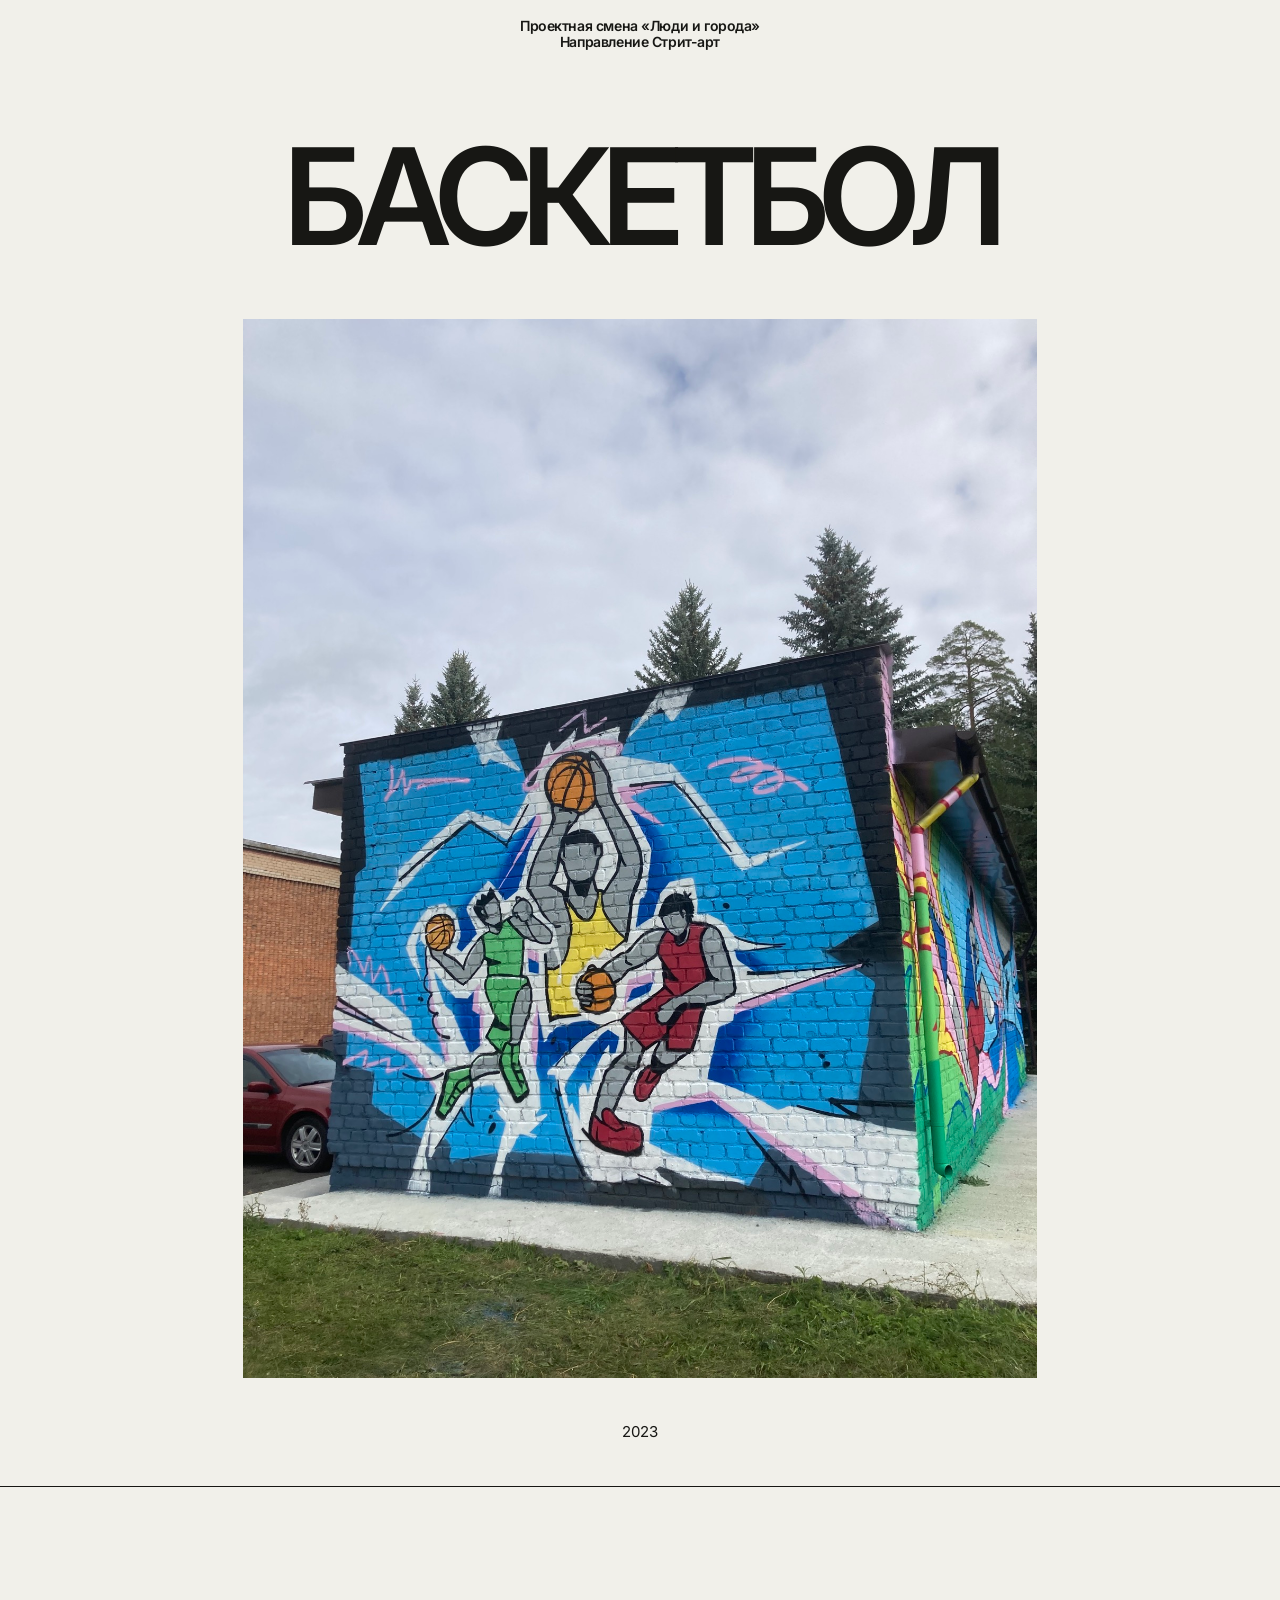
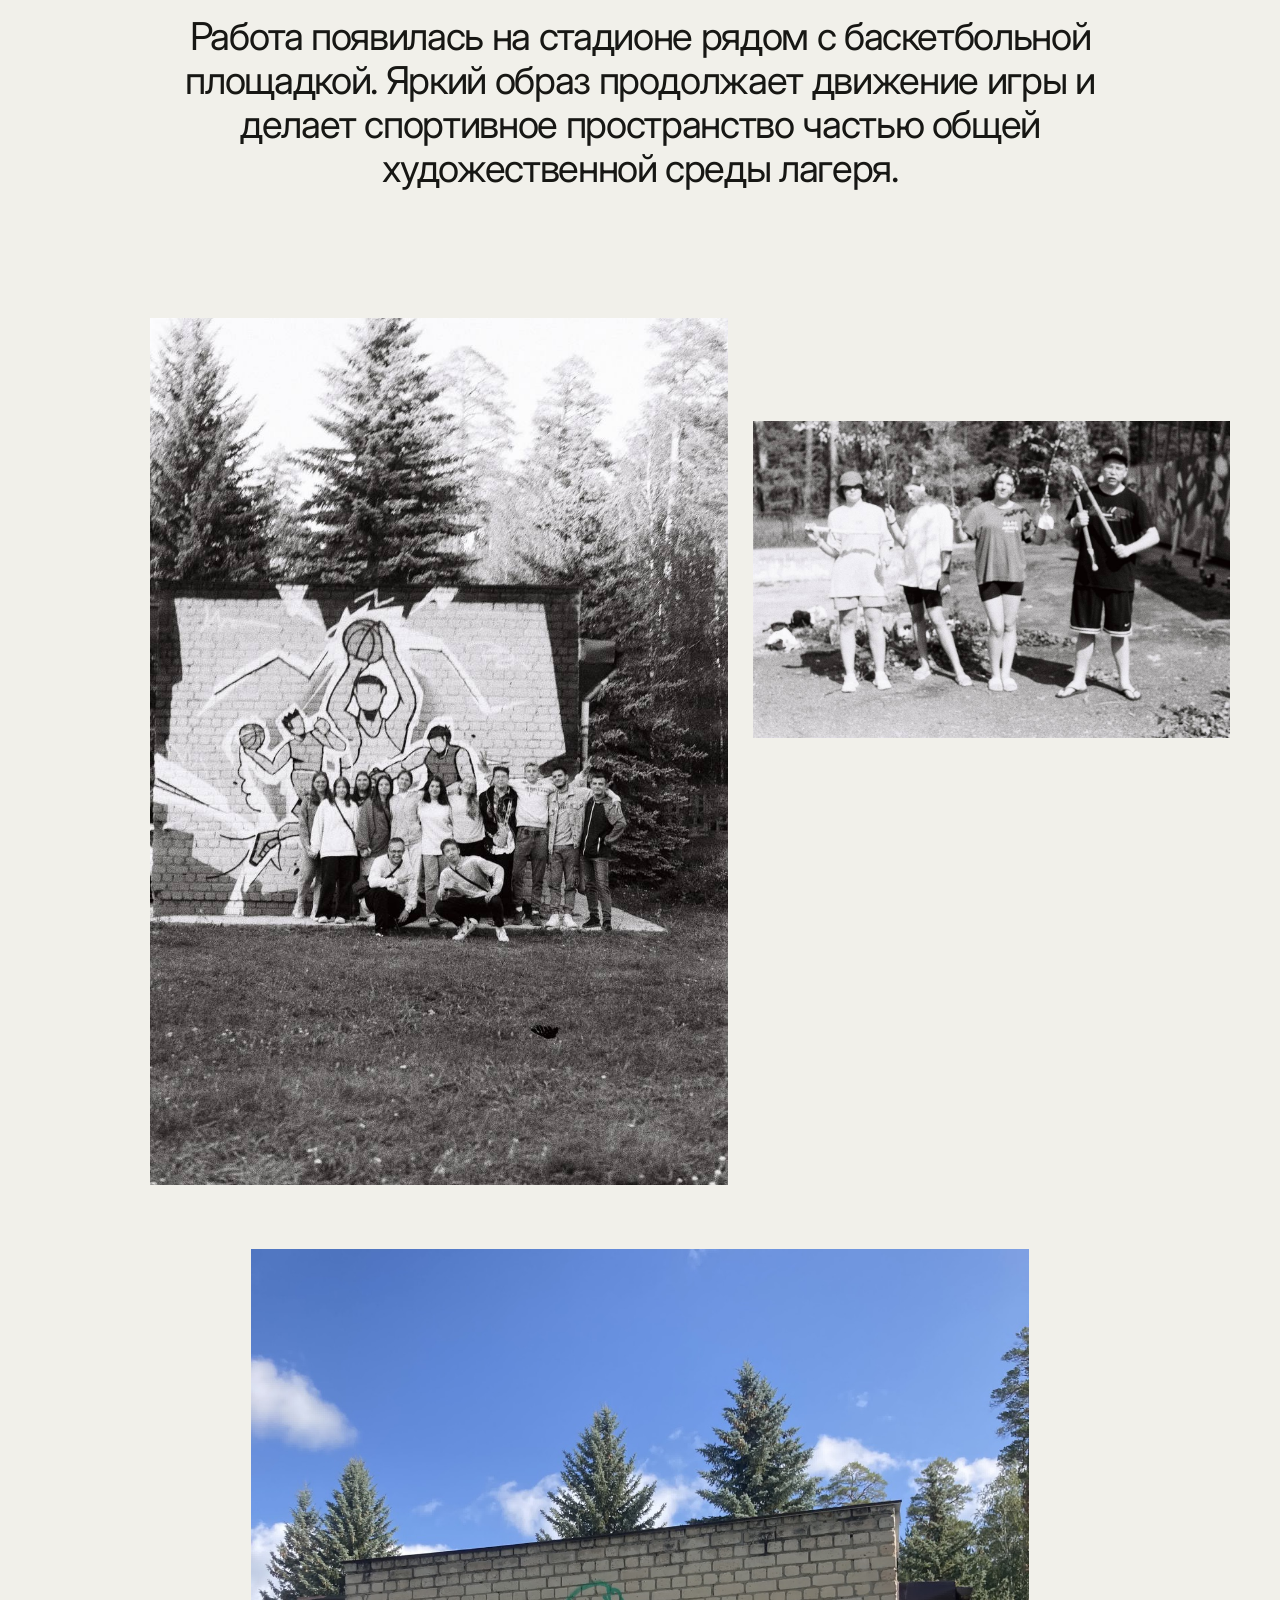
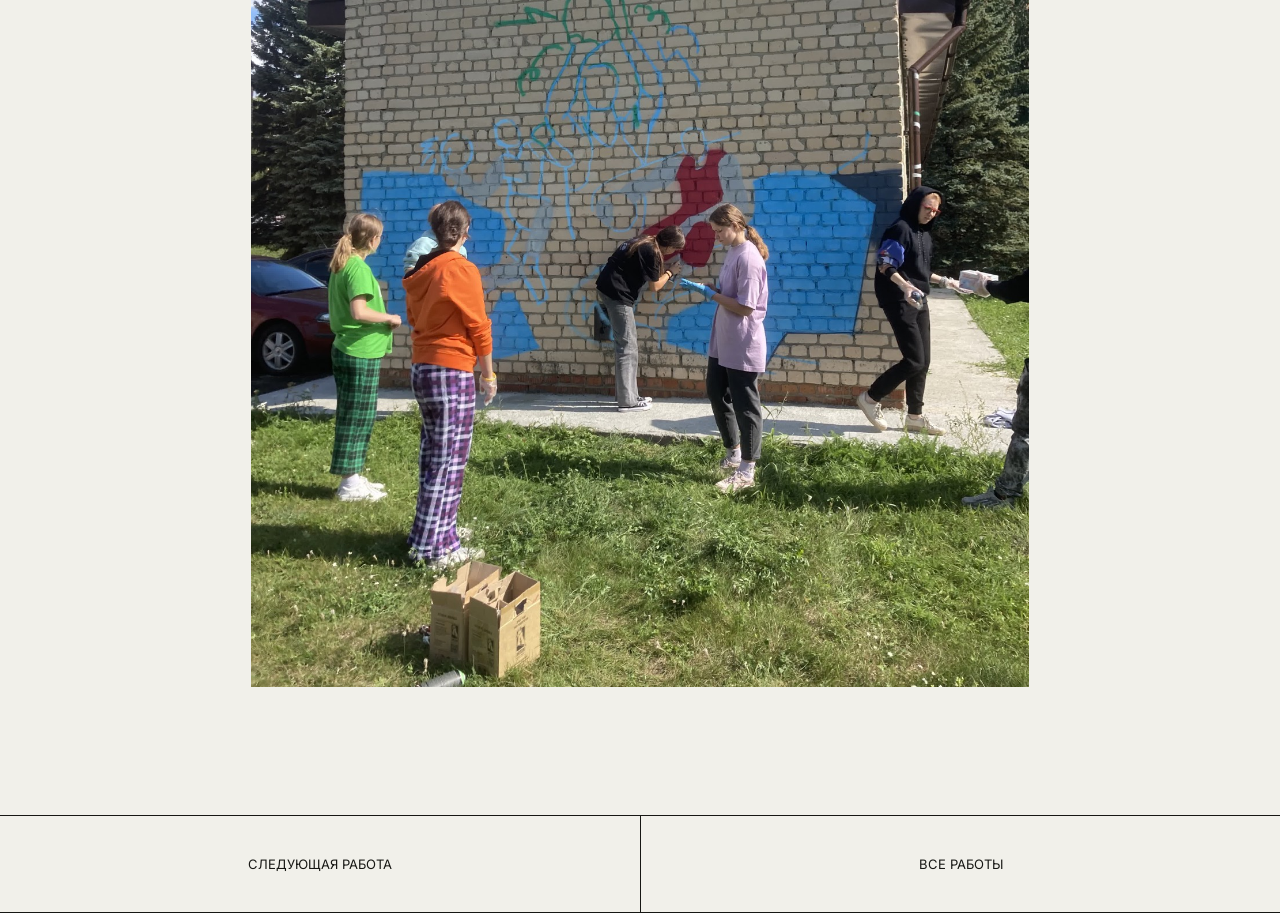
==== works/basketbol/index.html @ 44264568 "Add files via upload" ====
<!doctype html><html lang="ru"><head><meta charset="utf-8"><meta name="viewport" content="width=device-width,initial-scale=1"><meta name="description" content="Баскетбол — проектная смена Люди и города"><title>Баскетбол — Люди и города</title><link rel="preconnect" href="https://fonts.googleapis.com"><link rel="preconnect" href="https://fonts.gstatic.com" crossorigin><link href="https://fonts.googleapis.com/css2?family=Inter:wght@400;500;600;700&display=swap" rel="stylesheet"><link rel="stylesheet" href="../../styles.css"></head><body><header class="site-header"><a class="brand" href="../../index.html">Проектная смена «Люди и города»<br>Направление Стрит-арт</a></header><main><section class="hero"><h1>Баскетбол</h1></section><figure class="main-image"><img src="../../images/2023-01/main.jpg" alt="Баскетбол"></figure><section class="credits"><time>2023</time></section><section class="description"><p>Работа появилась на стадионе рядом с баскетбольной площадкой. Яркий образ продолжает движение игры и делает спортивное пространство частью общей художественной среды лагеря.</p></section><section class="process-gallery"><figure><img src="../../images/2023-01/process-1.jpg" alt="Процесс создания работы Баскетбол, фото 1" loading="lazy"></figure><figure><img src="../../images/2023-01/process-2.jpg" alt="Процесс создания работы Баскетбол, фото 2" loading="lazy"></figure><figure><img src="../../images/2023-01/process-3.jpg" alt="Процесс создания работы Баскетбол, фото 3" loading="lazy"></figure></section><nav class="next"><a href="../futbol/">Следующая работа</a><a href="../../index.html">Все работы</a></nav></main></body></html>
---- styles.css ----
:root{--bg:#f1f0ea;--ink:#171714;--line:#171714;--pad:clamp(18px,3vw,46px)}
*{box-sizing:border-box}
html{scroll-behavior:smooth}
body{margin:0;background:var(--bg);color:var(--ink);font-family:Inter,Arial,sans-serif}
a{color:inherit;text-decoration:none}
figure,p{margin:0}
.site-header{min-height:86px;padding:18px var(--pad);display:flex;justify-content:center;text-align:center}
.brand{font-weight:600;font-size:14px;line-height:1.12;letter-spacing:-.03em}
.hero{padding:clamp(22px,4vw,58px) var(--pad) clamp(30px,5vw,72px);display:flex;justify-content:center;text-align:center}
.hero h1,.catalog-hero h1{max-width:13ch;margin:0 auto;font-size:clamp(54px,10.5vw,158px);line-height:.88;letter-spacing:-.075em;font-weight:600;text-transform:uppercase;overflow-wrap:anywhere}
.main-image{width:min(62vw,980px);margin:0 auto}
.main-image img,.process-gallery img{display:block;width:100%;height:auto}
.credits{padding:clamp(22px,3.5vw,54px) var(--pad);display:flex;justify-content:center;border-bottom:1px solid var(--line);font-size:15px;text-align:center}
.description{padding:clamp(70px,10vw,150px) var(--pad);text-align:center}
.description p{font-size:clamp(22px,3vw,46px);line-height:1.14;letter-spacing:-.035em;max-width:1000px;margin:auto}
.description p+p{margin-top:1.2em}
.process-gallery{width:min(1180px,calc(100% - 2*var(--pad)));margin:0 auto;padding:0 0 clamp(80px,10vw,150px);display:grid;grid-template-columns:repeat(12,1fr);gap:clamp(28px,5vw,76px) clamp(16px,2vw,30px)}
.process-gallery figure:nth-child(1){grid-column:2/8}
.process-gallery figure:nth-child(2){grid-column:8/13;margin-top:clamp(40px,8vw,120px)}
.process-gallery figure:nth-child(3){grid-column:3/11}
.next{display:flex;border-top:1px solid var(--ink);border-bottom:1px solid var(--ink)}
.next a{width:50%;padding:40px var(--pad);display:flex;align-items:center;justify-content:center;text-align:center;text-transform:uppercase;font-size:13px}
.next a+a{border-left:1px solid var(--ink)}
.text-works{width:100%;margin:auto;padding:clamp(50px,8vw,120px) 0}
.text-work{padding:clamp(60px,9vw,135px) var(--pad);text-align:center}
.text-work:first-child{padding-top:0}
.text-work+.text-work{border-top:1px solid var(--line)}
.text-work h2{max-width:13ch;margin:0 auto;font-size:clamp(48px,8vw,118px);line-height:.9;letter-spacing:-.07em;font-weight:600;text-transform:uppercase;overflow-wrap:anywhere}
.work-byline{margin-top:clamp(24px,3vw,44px);font-size:15px;font-weight:500}
.work-copy{margin:clamp(52px,7vw,100px) auto 0;max-width:900px}
.work-copy p{font-size:clamp(21px,2.7vw,40px);line-height:1.16;letter-spacing:-.03em}
.work-copy p+p{margin-top:1.2em}
.catalog-hero{padding:clamp(50px,8vw,120px) var(--pad);text-align:center}
.catalog-hero p{margin-top:28px;font-size:15px}
.catalog-grid{padding:0 0 clamp(80px,10vw,150px);display:grid;grid-template-columns:repeat(2,minmax(0,1fr));border-top:1px solid var(--ink)}
.catalog-card{padding:var(--pad);min-height:360px;border-bottom:1px solid var(--ink);display:flex;flex-direction:column;justify-content:space-between;gap:36px}
.catalog-card:nth-child(odd){border-right:1px solid var(--ink)}
.catalog-card img{width:100%;height:320px;object-fit:cover}
.catalog-card h2{margin:0;font-size:clamp(28px,4vw,58px);line-height:.95;letter-spacing:-.05em;text-transform:uppercase}
.catalog-card p{margin-top:18px;font-size:13px}
@media(max-width:700px){.site-header{min-height:72px}
.hero{padding-top:26px;padding-bottom:32px}
.hero h1,.catalog-hero h1{font-size:clamp(48px,16vw,78px);line-height:.9}
.main-image{width:calc(100% - 2*var(--pad))}
.credits{padding:28px var(--pad)}
.description{padding:75px var(--pad)}
.description p{font-size:23px;line-height:1.18}
.process-gallery{grid-template-columns:1fr;width:calc(100% - 2*var(--pad));gap:28px;padding-bottom:75px}
.process-gallery figure:nth-child(n){grid-column:1;margin-top:0}
.next a{padding:25px 18px;font-size:10px}
.text-works{padding-top:50px;padding-bottom:70px}
.text-work{padding:72px var(--pad)}
.text-work h2{font-size:clamp(44px,14vw,68px)}
.work-copy{margin-top:48px}
.work-copy p{font-size:22px;line-height:1.2}
.catalog-grid{grid-template-columns:1fr;padding-left:0;padding-right:0}
.catalog-card{min-height:260px}
.catalog-card:nth-child(odd){border-right:0}
.catalog-card img{height:auto;max-height:520px;object-fit:cover}
}
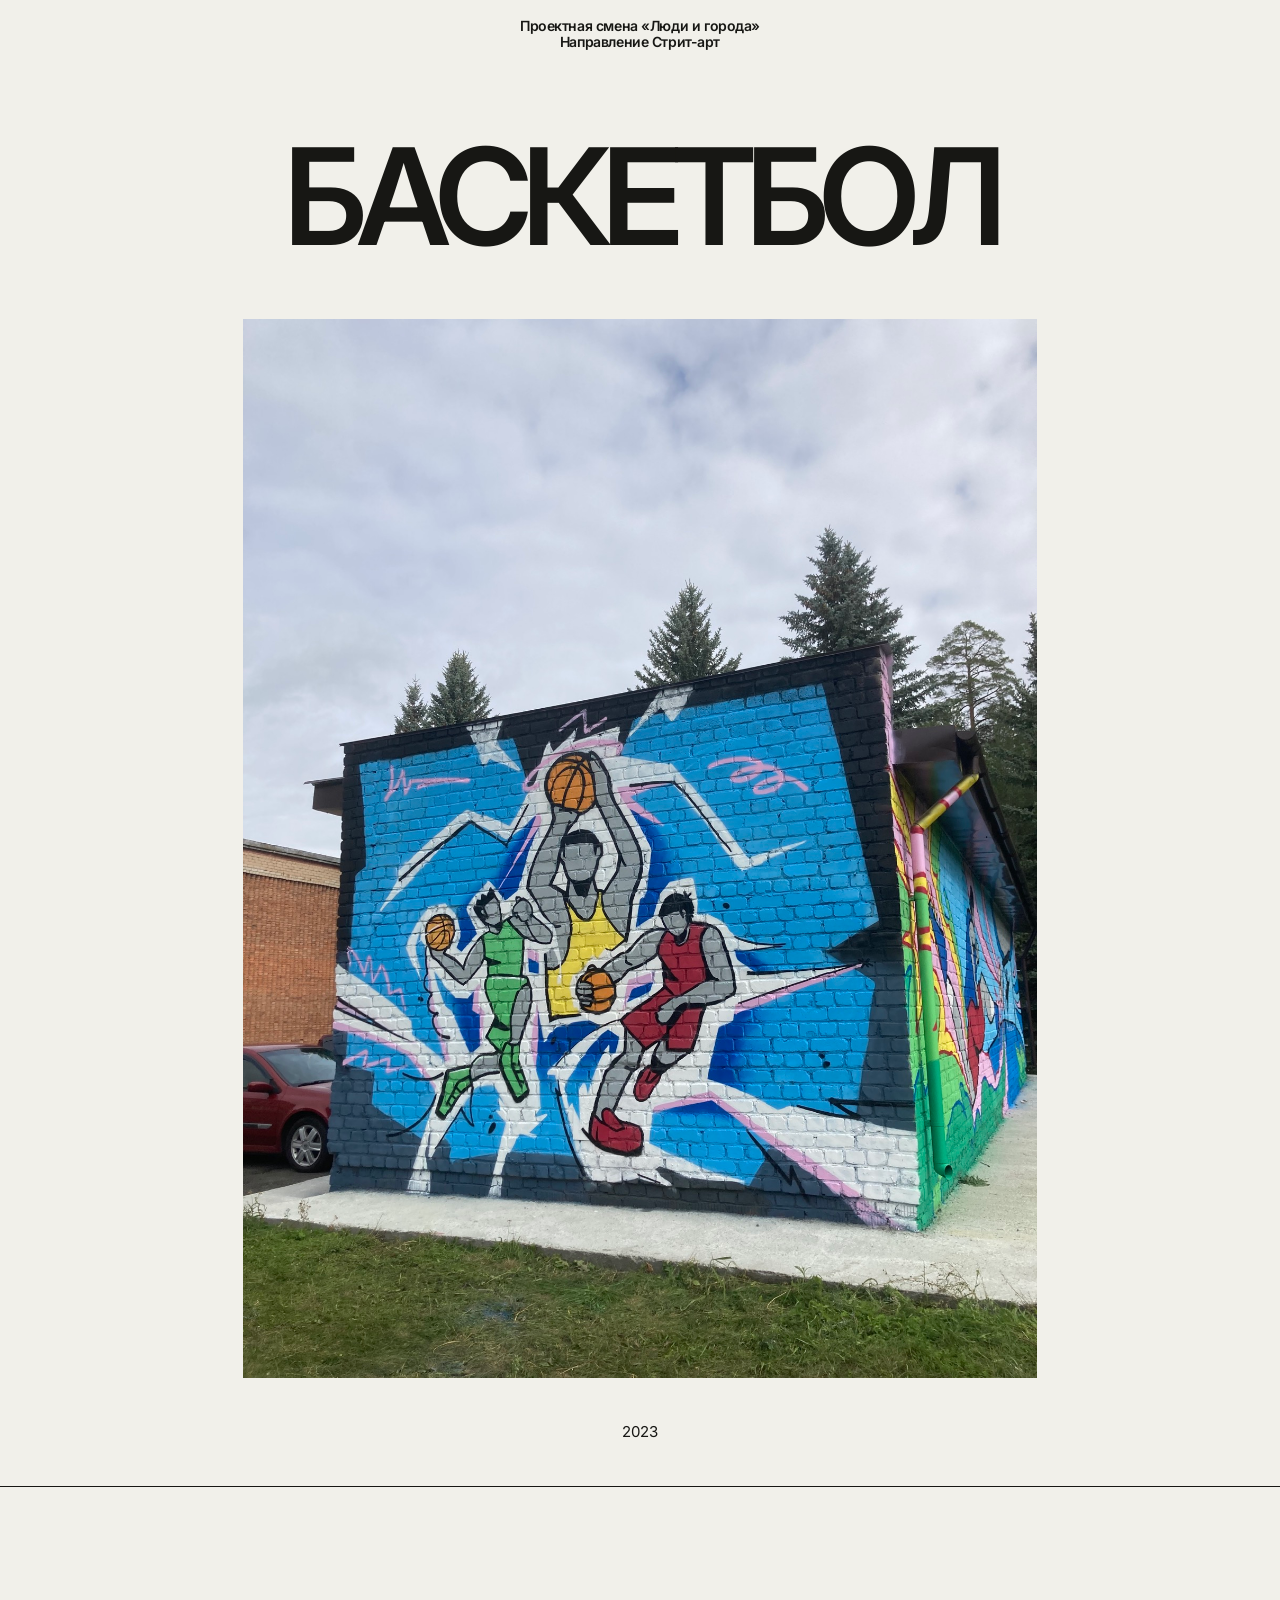
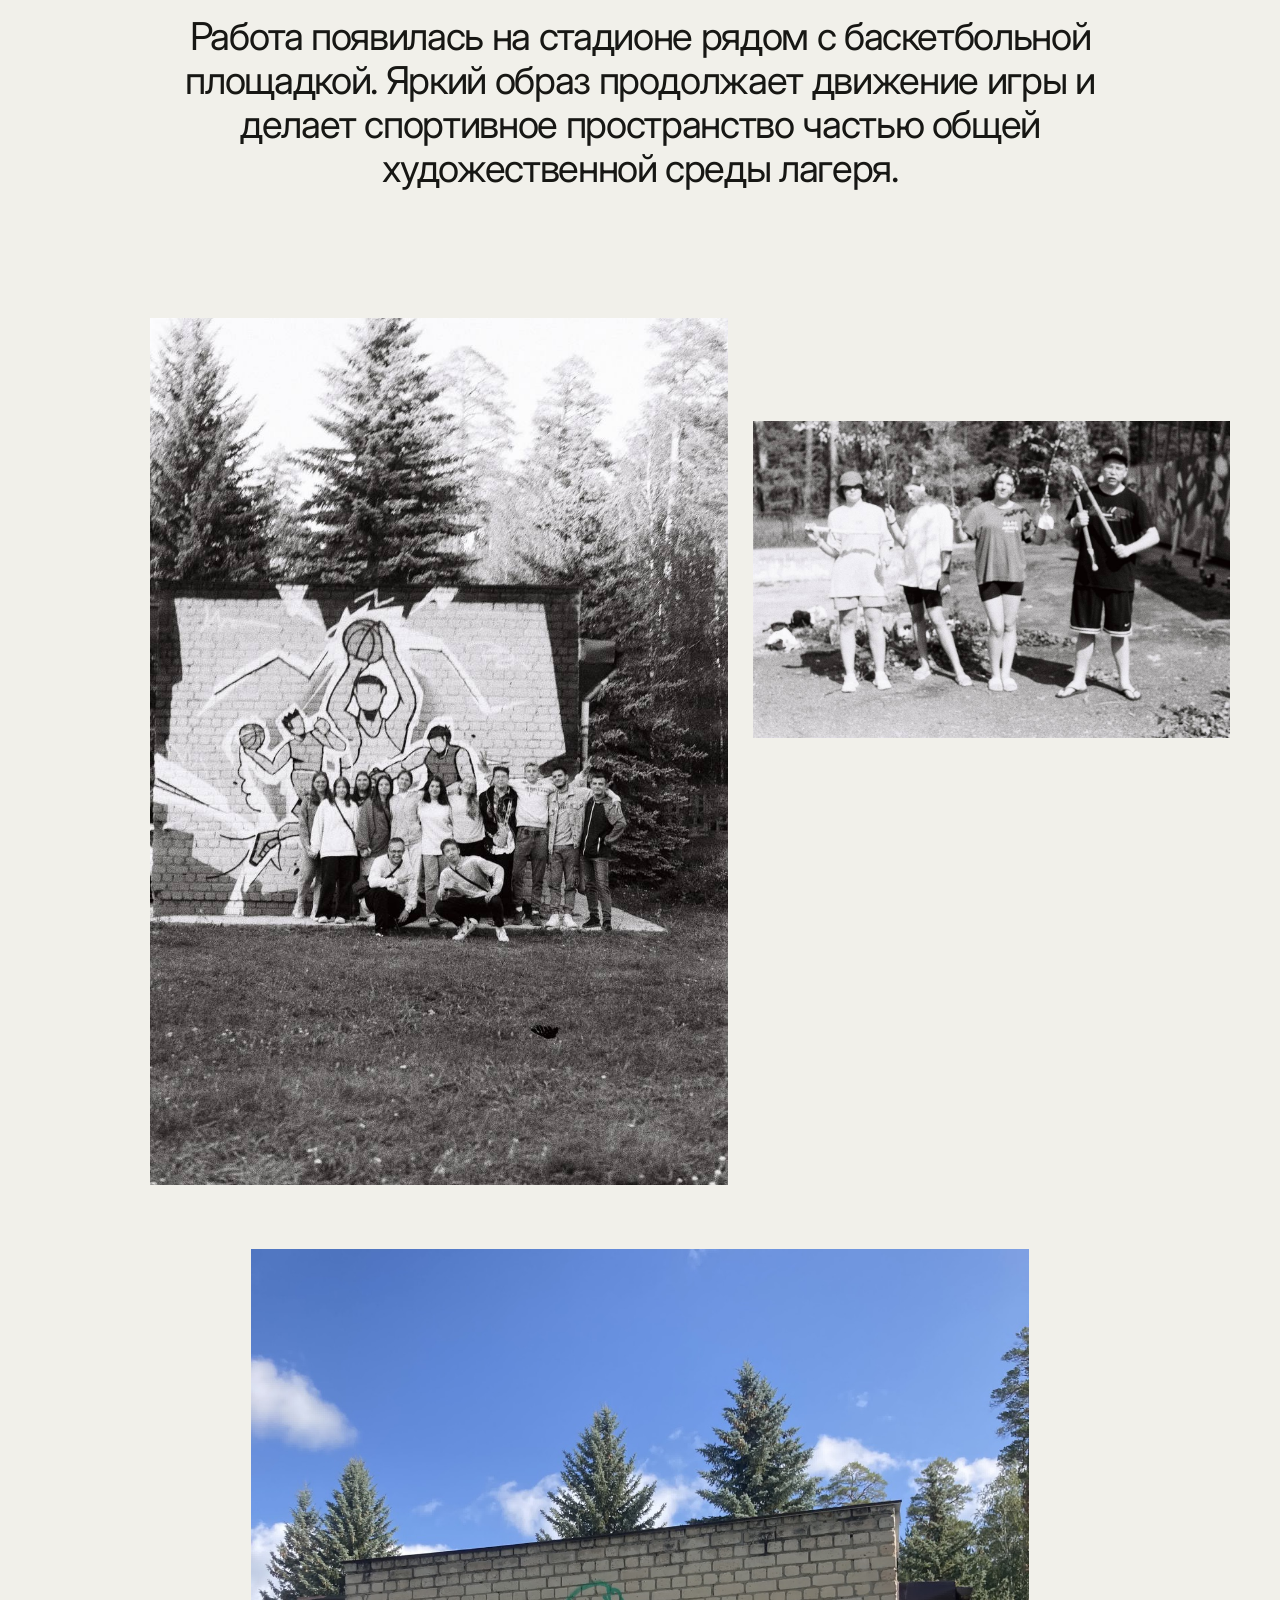
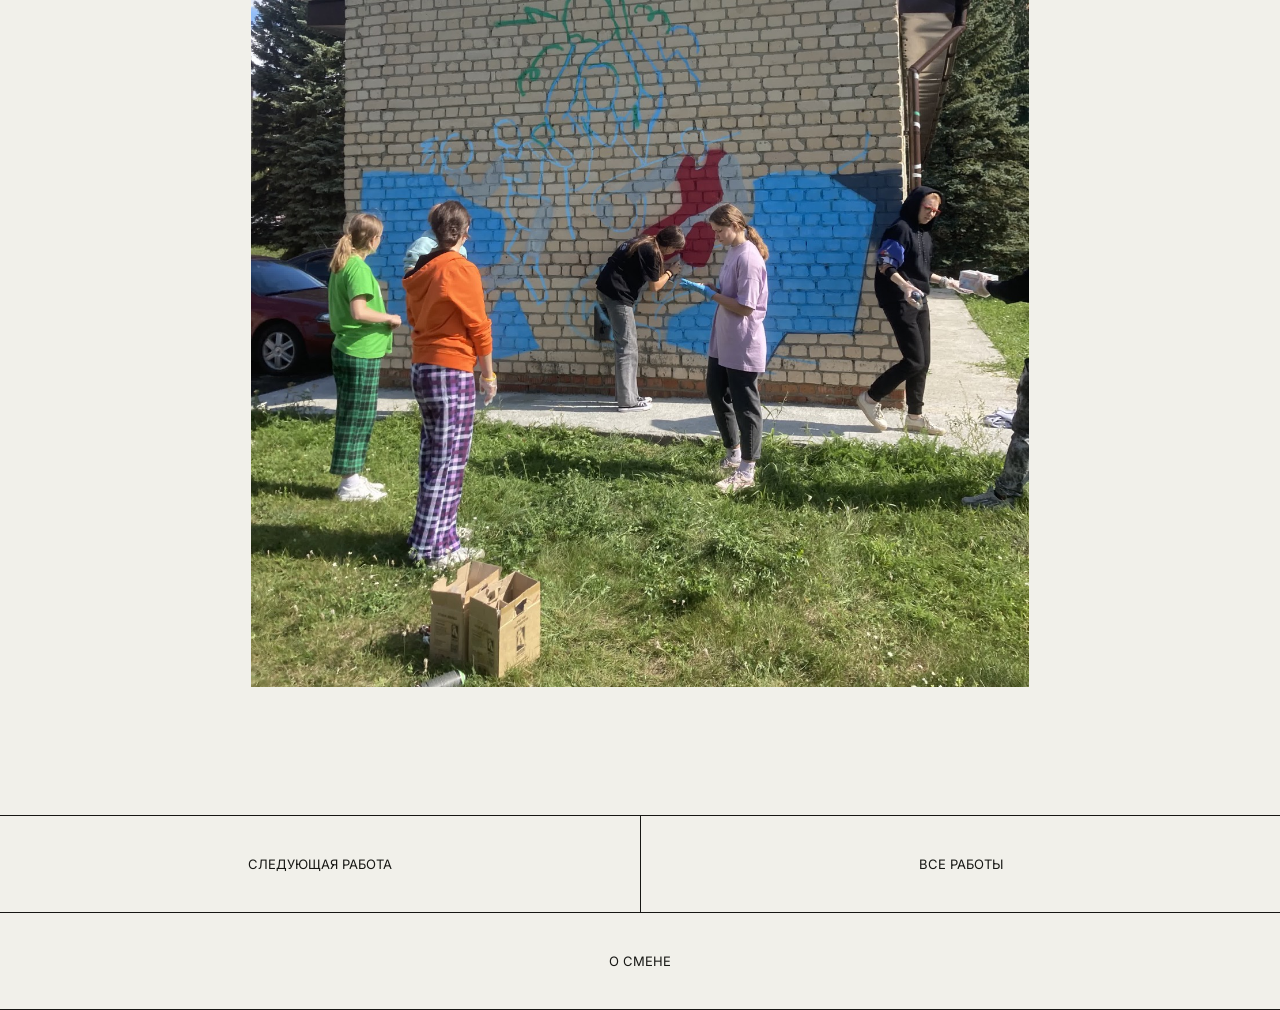
==== commit c971b795: "Add files via upload" ====
--- a/works/basketbol/index.html
+++ b/works/basketbol/index.html
@@ -1 +1 @@
-<!doctype html><html lang="ru"><head><meta charset="utf-8"><meta name="viewport" content="width=device-width,initial-scale=1"><meta name="description" content="Баскетбол — проектная смена Люди и города"><title>Баскетбол — Люди и города</title><link rel="preconnect" href="https://fonts.googleapis.com"><link rel="preconnect" href="https://fonts.gstatic.com" crossorigin><link href="https://fonts.googleapis.com/css2?family=Inter:wght@400;500;600;700&display=swap" rel="stylesheet"><link rel="stylesheet" href="../../styles.css"></head><body><header class="site-header"><a class="brand" href="../../index.html">Проектная смена «Люди и города»<br>Направление Стрит-арт</a></header><main><section class="hero"><h1>Баскетбол</h1></section><figure class="main-image"><img src="../../images/2023-01/main.jpg" alt="Баскетбол"></figure><section class="credits"><time>2023</time></section><section class="description"><p>Работа появилась на стадионе рядом с баскетбольной площадкой. Яркий образ продолжает движение игры и делает спортивное пространство частью общей художественной среды лагеря.</p></section><section class="process-gallery"><figure><img src="../../images/2023-01/process-1.jpg" alt="Процесс создания работы Баскетбол, фото 1" loading="lazy"></figure><figure><img src="../../images/2023-01/process-2.jpg" alt="Процесс создания работы Баскетбол, фото 2" loading="lazy"></figure><figure><img src="../../images/2023-01/process-3.jpg" alt="Процесс создания работы Баскетбол, фото 3" loading="lazy"></figure></section><nav class="next"><a href="../futbol/">Следующая работа</a><a href="../../index.html">Все работы</a></nav></main></body></html>+<!doctype html><html lang="ru"><head><meta charset="utf-8"><meta name="viewport" content="width=device-width,initial-scale=1"><meta name="description" content="Баскетбол — проектная смена Люди и города"><title>Баскетбол — Люди и города</title><link rel="preconnect" href="https://fonts.googleapis.com"><link rel="preconnect" href="https://fonts.gstatic.com" crossorigin><link href="https://fonts.googleapis.com/css2?family=Inter:wght@400;500;600;700&display=swap" rel="stylesheet"><link rel="stylesheet" href="../../styles.css"></head><body><header class="site-header"><a class="brand" href="../../index.html">Проектная смена «Люди и города»<br>Направление Стрит-арт</a></header><main><section class="hero"><h1>Баскетбол</h1></section><figure class="main-image"><img src="../../images/2023-01/main.jpg" alt="Баскетбол"></figure><section class="credits"><time>2023</time></section><section class="description"><p>Работа появилась на стадионе рядом с баскетбольной площадкой. Яркий образ продолжает движение игры и делает спортивное пространство частью общей художественной среды лагеря.</p></section><section class="process-gallery"><figure><img src="../../images/2023-01/process-1.jpg" alt="Процесс создания работы Баскетбол, фото 1" loading="lazy"></figure><figure><img src="../../images/2023-01/process-2.jpg" alt="Процесс создания работы Баскетбол, фото 2" loading="lazy"></figure><figure><img src="../../images/2023-01/process-3.jpg" alt="Процесс создания работы Баскетбол, фото 3" loading="lazy"></figure></section><nav class="next"><a href="../futbol/">Следующая работа</a><a href="../../index.html">Все работы</a><a href="https://vk.ru/club205720935">О смене</a></nav></main></body></html>
--- a/styles.css
+++ b/styles.css
@@ -18,9 +18,10 @@
 .process-gallery figure:nth-child(1){grid-column:2/8}
 .process-gallery figure:nth-child(2){grid-column:8/13;margin-top:clamp(40px,8vw,120px)}
 .process-gallery figure:nth-child(3){grid-column:3/11}
-.next{display:flex;border-top:1px solid var(--ink);border-bottom:1px solid var(--ink)}
+.next{display:flex;flex-wrap:wrap;border-top:1px solid var(--ink);border-bottom:1px solid var(--ink)}
 .next a{width:50%;padding:40px var(--pad);display:flex;align-items:center;justify-content:center;text-align:center;text-transform:uppercase;font-size:13px}
-.next a+a{border-left:1px solid var(--ink)}
+.next a:nth-child(2){border-left:1px solid var(--ink)}
+.next a:nth-child(3){width:100%;border-top:1px solid var(--ink)}
 .text-works{width:100%;margin:auto;padding:clamp(50px,8vw,120px) 0}
 .text-work{padding:clamp(60px,9vw,135px) var(--pad);text-align:center}
 .text-work:first-child{padding-top:0}
@@ -35,6 +36,7 @@
 .catalog-grid{padding:0 0 clamp(80px,10vw,150px);display:grid;grid-template-columns:repeat(2,minmax(0,1fr));border-top:1px solid var(--ink)}
 .catalog-card{padding:var(--pad);min-height:360px;border-bottom:1px solid var(--ink);display:flex;flex-direction:column;justify-content:space-between;gap:36px}
 .catalog-card:nth-child(odd){border-right:1px solid var(--ink)}
+.catalog-card.about-card{grid-column:1/-1;border-right:0}
 .catalog-card img{width:100%;height:320px;object-fit:cover}
 .catalog-card h2{margin:0;font-size:clamp(28px,4vw,58px);line-height:.95;letter-spacing:-.05em;text-transform:uppercase}
 .catalog-card p{margin-top:18px;font-size:13px}
